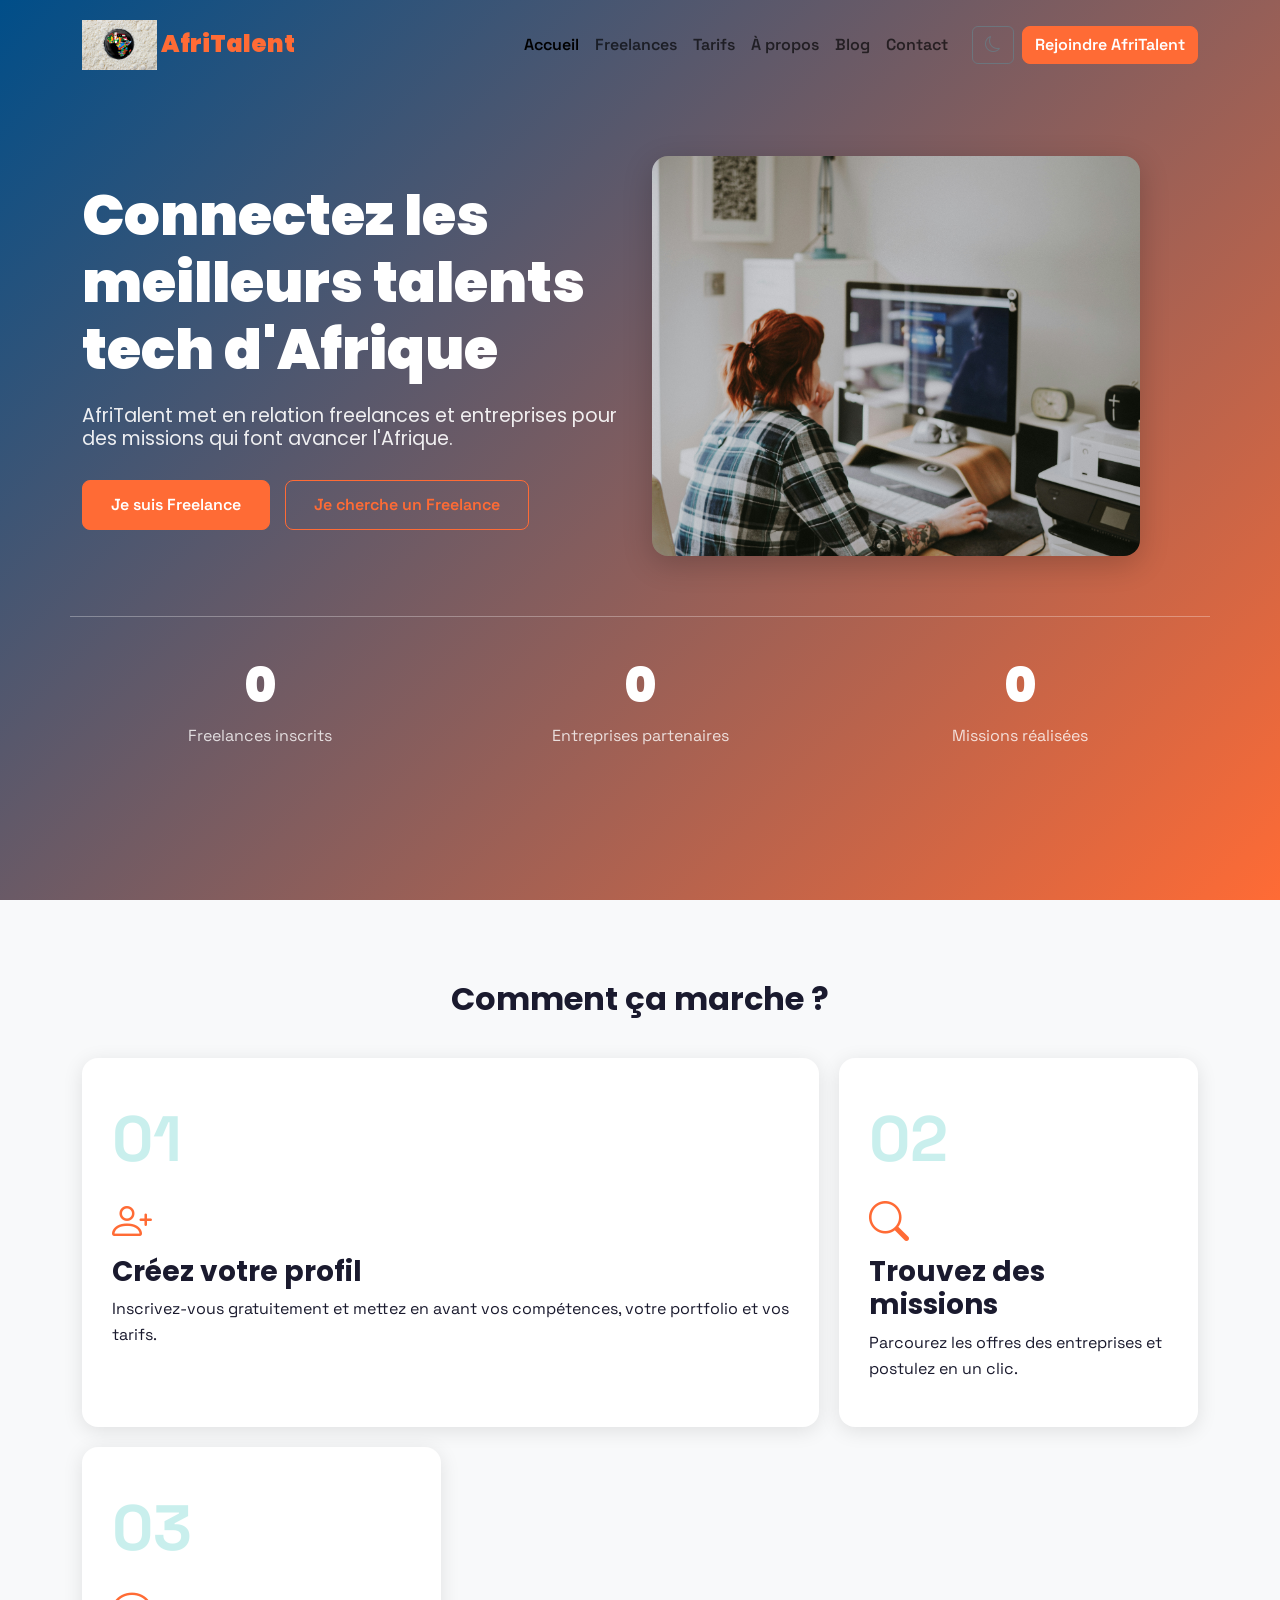
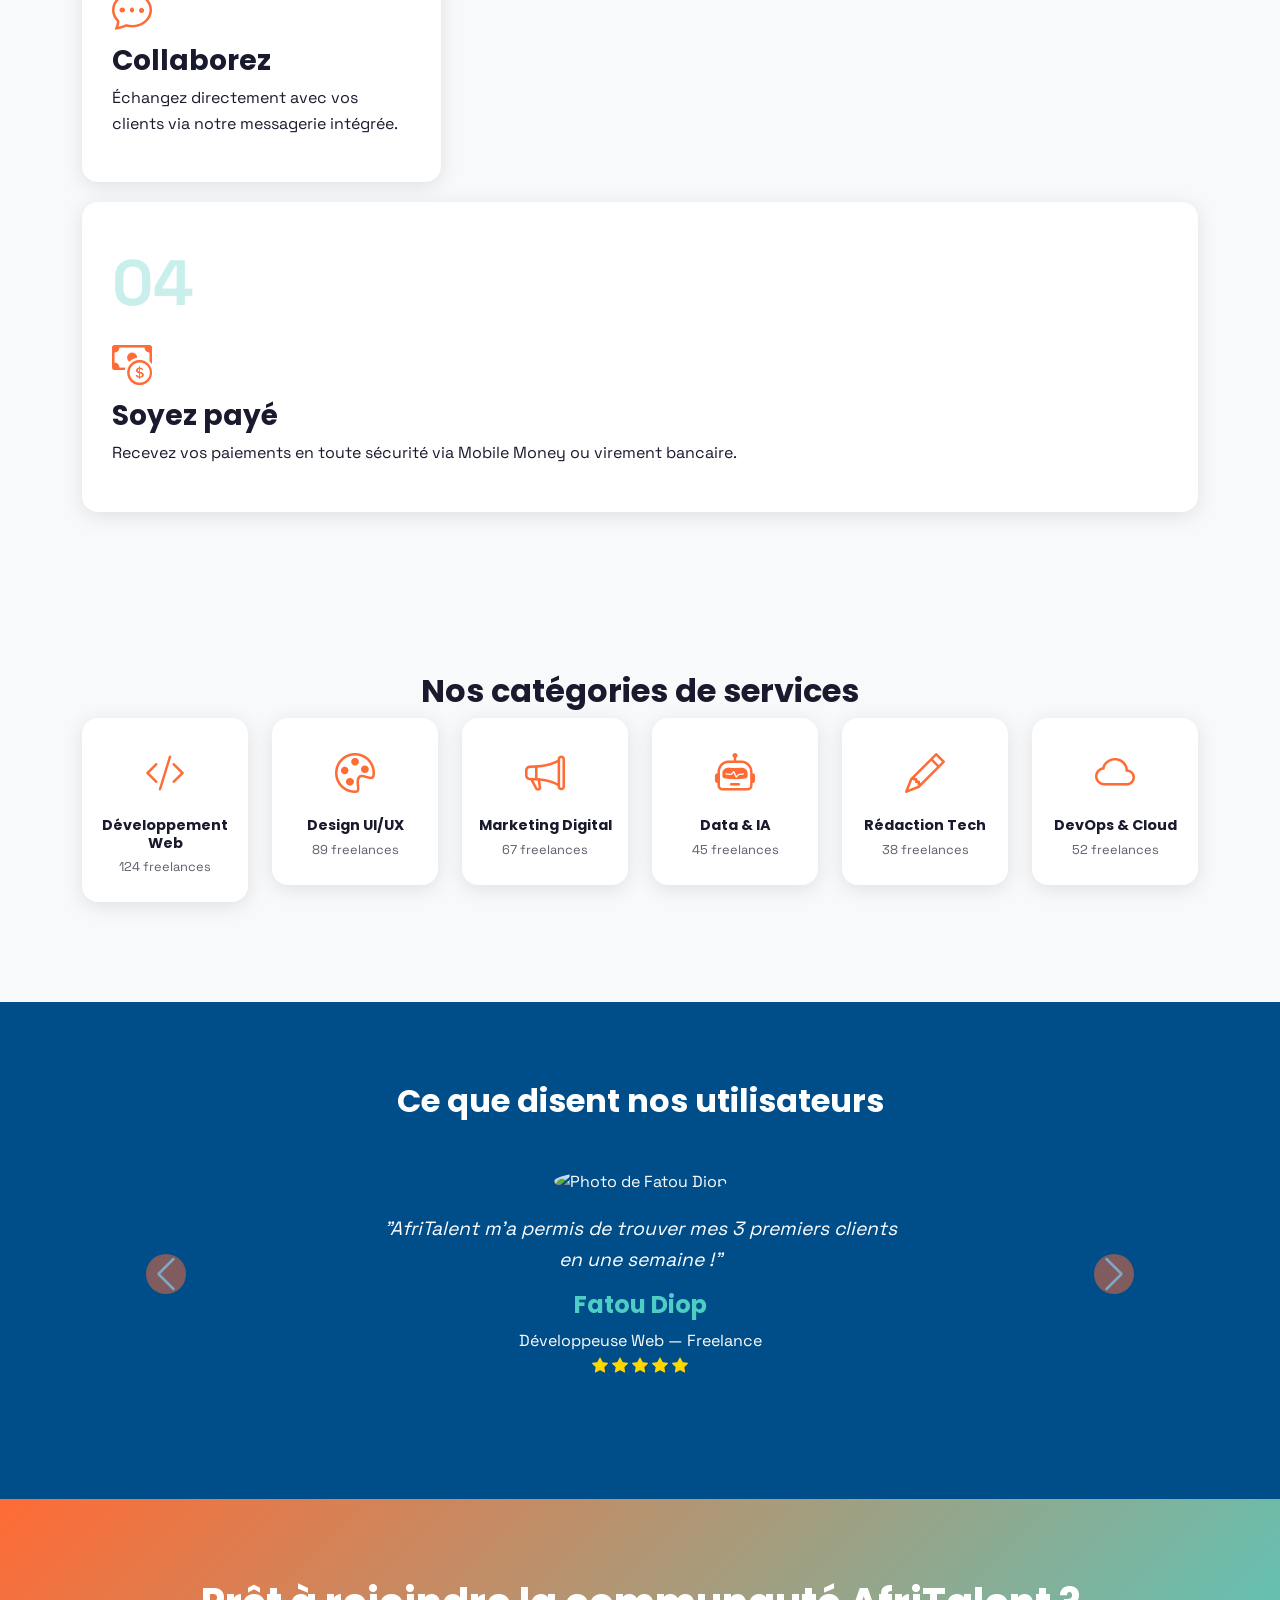
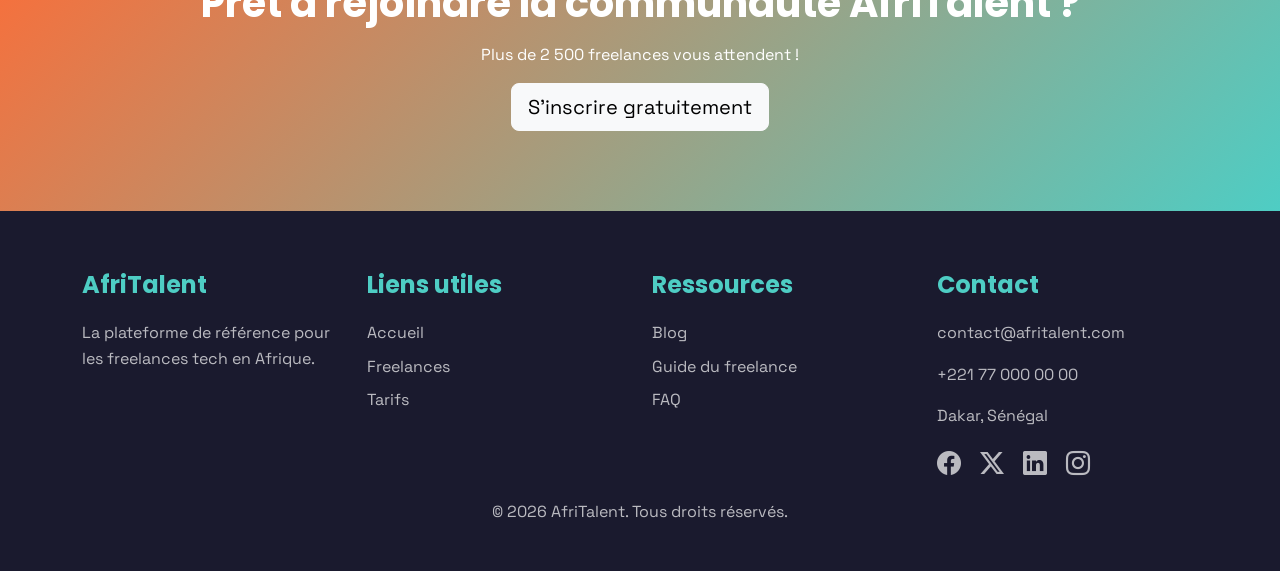
==== index.html @ 289a54d0 "Init : création du dépôt, arborescence des fichiers et structure HTML de base" ====
<!DOCTYPE html>
<html lang="fr">
<head>
  <meta charset="UTF-8">
  <meta name="viewport" content="width=device-width, initial-scale=1.0">
  <title>AfriTalent — Accueil</title>

  <link href="https://cdn.jsdelivr.net/npm/bootstrap@5.3.3/dist/css/bootstrap.min.css" rel="stylesheet">

  <link href="https://cdn.jsdelivr.net/npm/bootstrap-icons@1.11.3/font/bootstrap-icons.css" rel="stylesheet">
  
  <link rel="stylesheet" href="css/style.css">
</head>
<body>

  <header>
    <nav class="navbar navbar-expand-lg fixed-top" id="navbar">
      <div class="container">
        
        <a class="navbar-brand" href="index.html">
          <img src="images/logo.jpg" alt="Logo AfriTalent" height="50">
          AfriTalent
        </a>

        <button class="navbar-toggler" type="button" 
                data-bs-toggle="collapse" 
                data-bs-target="#navbarMenu"
                aria-controls="navbarMenu" 
                aria-expanded="false" 
                aria-label="Ouvrir le menu">
          <span class="navbar-toggler-icon"></span>
        </button>

        <div class="collapse navbar-collapse" id="navbarMenu">
          <ul class="navbar-nav ms-auto">
            <li class="nav-item">
              <a class="nav-link active" href="index.html">Accueil</a>
            </li>
            <li class="nav-item">
              <a class="nav-link" href="freelances.html">Freelances</a>
            </li>
            <li class="nav-item">
              <a class="nav-link" href="tarifs.html">Tarifs</a>
            </li>
            <li class="nav-item">
              <a class="nav-link" href="about.html">À propos</a>
            </li>
            <li class="nav-item">
              <a class="nav-link" href="#">Blog</a>
            </li>
            <li class="nav-item">
              <a class="nav-link" href="contact.html">Contact</a>
            </li>
          </ul>

          <button id="darkModeToggle" class="btn btn-outline-secondary ms-3">
            <i class="bi bi-moon"></i>
          </button>

          <a href="freelances.html" class="btn btn-primary ms-2">
            Rejoindre AfriTalent
          </a>
        </div>

      </div>
    </nav>
  </header>

  <main>

    <section id="hero">
      <div class="container">
        <div class="row align-items-center">

          <div class="col-lg-6">
            <h1>Connectez les meilleurs talents tech d'Afrique</h1>
            <h2>AfriTalent met en relation freelances et entreprises pour des missions qui font avancer l'Afrique.</h2>
            <div class="hero-buttons">
              <a href="freelances.html" class="btn btn-primary btn-lg">
                Je suis Freelance
              </a>
              <a href="freelances.html" class="btn btn-outline-primary btn-lg">
                Je cherche un Freelance
              </a>
            </div>
          </div>

          <div class="col-lg-6">
            <img src="images/logo1.jpg" alt="logo1" class="img-fluid">
          </div>

        </div>

        <div class="row stats-row">
          <div class="col-md-4 text-center">
            <h3 class="counter" data-target="2500">0</h3>
            <p>Freelances inscrits</p>
          </div>
          <div class="col-md-4 text-center">
            <h3 class="counter" data-target="800">0</h3>
            <p>Entreprises partenaires</p>
          </div>
          <div class="col-md-4 text-center">
            <h3 class="counter" data-target="12000">0</h3>
            <p>Missions réalisées</p>
          </div>
        </div>

      </div>
    </section>

    <section id="comment-ca-marche">
      <div class="container">
        <h2 class="text-center">Comment ça marche ?</h2>

        <div class="bento-grid">

          <div class="bento-card bento-large">
            <span class="step-number">01</span>
            <i class="bi bi-person-plus"></i>
            <h3>Créez votre profil</h3>
            <p>Inscrivez-vous gratuitement et mettez en avant vos compétences, votre portfolio et vos tarifs.</p>
          </div>

          <div class="bento-card">
            <span class="step-number">02</span>
            <i class="bi bi-search"></i>
            <h3>Trouvez des missions</h3>
            <p>Parcourez les offres des entreprises et postulez en un clic.</p>
          </div>

          <div class="bento-card">
            <span class="step-number">03</span>
            <i class="bi bi-chat-dots"></i>
            <h3>Collaborez</h3>
            <p>Échangez directement avec vos clients via notre messagerie intégrée.</p>
          </div>

          <div class="bento-card bento-wide">
            <span class="step-number">04</span>
            <i class="bi bi-cash-coin"></i>
            <h3>Soyez payé</h3>
            <p>Recevez vos paiements en toute sécurité via Mobile Money ou virement bancaire.</p>
          </div>

        </div>
      </div>
    </section>

    <section id="categories">
      <div class="container">
        <h2 class="text-center">Nos catégories de services</h2>
        <div class="row">

          <div class="col-md-4 col-lg-2">
            <div class="category-card">
              <i class="bi bi-code-slash"></i>
              <h3>Développement Web</h3>
              <p>124 freelances</p>
            </div>
          </div>

          <div class="col-md-4 col-lg-2">
            <div class="category-card">
              <i class="bi bi-palette"></i>
              <h3>Design UI/UX</h3>
              <p>89 freelances</p>
            </div>
          </div>

          <div class="col-md-4 col-lg-2">
            <div class="category-card">
              <i class="bi bi-megaphone"></i>
              <h3>Marketing Digital</h3>
              <p>67 freelances</p>
            </div>
          </div>

          <div class="col-md-4 col-lg-2">
            <div class="category-card">
              <i class="bi bi-robot"></i>
              <h3>Data & IA</h3>
              <p>45 freelances</p>
            </div>
          </div>

          <div class="col-md-4 col-lg-2">
            <div class="category-card">
              <i class="bi bi-pencil"></i>
              <h3>Rédaction Tech</h3>
              <p>38 freelances</p>
            </div>
          </div>

          <div class="col-md-4 col-lg-2">
            <div class="category-card">
              <i class="bi bi-cloud"></i>
              <h3>DevOps & Cloud</h3>
              <p>52 freelances</p>
            </div>
          </div>

        </div>
      </div>
    </section>

    <section id="temoignages">
      <div class="container">
        <h2 class="text-center">Ce que disent nos utilisateurs</h2>

        <div id="carouselTemoignages" class="carousel slide">
          <div class="carousel-inner">

            <div class="carousel-item active">
              <div class="temoignage-card text-center">
                <img src="https://ui-avatars.com/api/?name=Fatou+Diop&background=random" 
                     alt="Photo de Fatou Diop" class="rounded-circle">
                <p>"AfriTalent m'a permis de trouver mes 3 premiers clients en une semaine !"</p>
                <h4>Fatou Diop</h4>
                <span>Développeuse Web — Freelance</span>
                <div class="stars">
                  <i class="bi bi-star-fill"></i>
                  <i class="bi bi-star-fill"></i>
                  <i class="bi bi-star-fill"></i>
                  <i class="bi bi-star-fill"></i>
                  <i class="bi bi-star-fill"></i>
                </div>
              </div>
            </div>

            <div class="carousel-item">
              <div class="temoignage-card text-center">
                <img src="https://ui-avatars.com/api/?name=Moussa+Kone&background=random" 
                     alt="Photo de Moussa Koné" class="rounded-circle">
                <p>"Nous avons recruté 5 développeurs via AfriTalent. Qualité et rapidité au rendez-vous."</p>
                <h4>Moussa Koné</h4>
                <span>CEO — TechCorp Abidjan</span>
                <div class="stars">
                  <i class="bi bi-star-fill"></i>
                  <i class="bi bi-star-fill"></i>
                  <i class="bi bi-star-fill"></i>
                  <i class="bi bi-star-fill"></i>
                  <i class="bi bi-star-half"></i>
                </div>
              </div>
            </div>

            <div class="carousel-item">
              <div class="temoignage-card text-center">
                <img src="https://ui-avatars.com/api/?name=Aissa+Traore&background=random" 
                     alt="Photo de Aïssa Traoré" class="rounded-circle">
                <p>"La meilleure plateforme pour les freelances africains. Simple, fiable et efficace !"</p>
                <h4>Aïssa Traoré</h4>
                <span>Designer UI/UX — Freelance</span>
                <div class="stars">
                  <i class="bi bi-star-fill"></i>
                  <i class="bi bi-star-fill"></i>
                  <i class="bi bi-star-fill"></i>
                  <i class="bi bi-star-fill"></i>
                  <i class="bi bi-star-fill"></i>
                </div>
              </div>
            </div>

          </div>

          <button class="carousel-control-prev" type="button" 
                  data-bs-target="#carouselTemoignages" data-bs-slide="prev">
            <span class="carousel-control-prev-icon" aria-hidden="true"></span>
            <span class="visually-hidden">Précédent</span>
          </button>
          <button class="carousel-control-next" type="button" 
                  data-bs-target="#carouselTemoignages" data-bs-slide="next">
            <span class="carousel-control-next-icon" aria-hidden="true"></span>
            <span class="visually-hidden">Suivant</span>
          </button>
        </div>

      </div>
    </section>

    <section id="cta">
      <div class="container text-center">
        <h2>Prêt à rejoindre la communauté AfriTalent ?</h2>
        <p>Plus de 2 500 freelances vous attendent !</p>
        <a href="contact.html" class="btn btn-light btn-lg">S'inscrire gratuitement</a>
      </div>
    </section>

  </main>

  <footer>
    <div class="container">
      <div class="row">

        <div class="col-md-3">
          <h4>AfriTalent</h4>
          <p>La plateforme de référence pour les freelances tech en Afrique.</p>
        </div>

        <div class="col-md-3">
          <h4>Liens utiles</h4>
          <ul>
            <li><a href="index.html">Accueil</a></li>
            <li><a href="freelances.html">Freelances</a></li>
            <li><a href="tarifs.html">Tarifs</a></li>
          </ul>
        </div>

        <div class="col-md-3">
          <h4>Ressources</h4>
          <ul>
            <li><a href="#">Blog</a></li>
            <li><a href="#">Guide du freelance</a></li>
            <li><a href="#">FAQ</a></li>
          </ul>
        </div>

        <div class="col-md-3">
          <h4>Contact</h4>
          <p>contact@afritalent.com</p>
          <p>+221 77 000 00 00</p>
          <p>Dakar, Sénégal</p>
          <div class="social-icons">
            <a href="#" aria-label="Facebook"><i class="bi bi-facebook"></i></a>
            <a href="#" aria-label="Twitter"><i class="bi bi-twitter-x"></i></a>
            <a href="#" aria-label="LinkedIn"><i class="bi bi-linkedin"></i></a>
            <a href="#" aria-label="Instagram"><i class="bi bi-instagram"></i></a>
          </div>
        </div>

      </div>

      <div class="text-center mt-3">
        <p>&copy; <span id="annee"></span> AfriTalent. Tous droits réservés.</p>
      </div>

    </div>
  </footer>

  <button id="backToTop" aria-label="Retour en haut">
    <i class="bi bi-arrow-up"></i>
  </button>

  <script src="https://cdn.jsdelivr.net/npm/bootstrap@5.3.3/dist/js/bootstrap.bundle.min.js"></script>
  
  <script src="js/main.js"></script>

</body>
</html>
---- css/style.css ----
@import url('https://fonts.googleapis.com/css2?family=Poppins:wght@300;400;600;700;900&family=Space+Grotesk:wght@400;600;700&display=swap');

:root {

  --couleur-primaire: #FF6B35;
  --couleur-secondaire: #004E89;
  --couleur-accent: #4ECDC4;
  --couleur-texte: #1A1A2E;
  --couleur-fond: #F8F9FA;


  --couleur-fond-dark: #0F0F1A;
  --couleur-carte-dark: #1A1A2E;
  --couleur-texte-dark: #F8F9FA;


  --police-titre: 'Poppins', sans-serif;
  --police-corps: 'Space Grotesk', sans-serif;


  --espacement-section: 80px;
  --espacement-small: 20px;


  --border-radius: 16px;
  --border-radius-small: 8px;


  --ombre: 0 4px 20px rgba(0, 0, 0, 0.1);
  --ombre-hover: 0 8px 30px rgba(0, 0, 0, 0.2);
}


* {
  margin: 0;
  padding: 0;
  box-sizing: border-box;
}

body {
  font-family: var(--police-corps);
  color: var(--couleur-texte);
  background-color: var(--couleur-fond);
  line-height: 1.6;
}

h1, h2, h3, h4 {
  font-family: var(--police-titre);
  font-weight: 700;
}

a {
  text-decoration: none;
  color: inherit;
}

img {
  max-width: 100%;
}


body.dark-mode {
  background-color: var(--couleur-fond-dark);
  color: var(--couleur-texte-dark);
}

body.dark-mode .navbar {
  background-color: var(--couleur-carte-dark) !important;
}

body.dark-mode .card,
body.dark-mode .plan-card,
body.dark-mode .bento-card,
body.dark-mode .formulaire-card,
body.dark-mode .infos-contact {
  background-color: var(--couleur-carte-dark);
  color: var(--couleur-texte-dark);
}

body.dark-mode footer {
  background-color: #070710;
}


#navbar {
  background-color: transparent;
  transition: all 0.3s ease;
  padding: 15px 0;
}

#navbar.scrolled {
  background-color: white;
  box-shadow: var(--ombre);
  padding: 8px 0;
}

body.dark-mode #navbar.scrolled {
  background-color: var(--couleur-carte-dark);
}

.navbar-brand {
  font-family: var(--police-titre);
  font-size: 1.5rem;
  font-weight: 900;
  color: var(--couleur-primaire) !important;
}

.nav-link {
  font-weight: 600;
  transition: color 0.3s;
}

.nav-link:hover {
  color: var(--couleur-primaire) !important;
}


.btn-primary {
  background-color: var(--couleur-primaire);
  border-color: var(--couleur-primaire);
  border-radius: var(--border-radius-small);
  font-weight: 600;
  transition: all 0.3s ease;
}

.btn-primary:hover {
  background-color: var(--couleur-secondaire);
  border-color: var(--couleur-secondaire);
  transform: translateY(-2px);
  box-shadow: var(--ombre-hover);
}

.btn-outline-primary {
  border-color: var(--couleur-primaire);
  color: var(--couleur-primaire);
  border-radius: var(--border-radius-small);
  font-weight: 600;
  transition: all 0.3s ease;
}

.btn-outline-primary:hover {
  background-color: var(--couleur-primaire);
  transform: translateY(-2px);
}


section {
  padding: var(--espacement-section) 0;
}

#page-title {
  padding-top: 120px;
  padding-bottom: 40px;
  background: linear-gradient(135deg, var(--couleur-secondaire), var(--couleur-primaire));
  color: white;
}

#page-title h1 {
  font-size: 3rem;
}


#hero {
  min-height: 100vh;
  display: flex;
  align-items: center;
  background: linear-gradient(135deg, var(--couleur-secondaire) 0%, var(--couleur-primaire) 100%);
  color: white;
  padding-top: 100px;
}

#hero h1 {
  font-size: 3.5rem;
  font-weight: 900;
  line-height: 1.2;
  margin-bottom: 20px;
}

#hero h2 {
  font-size: 1.2rem;
  font-weight: 400;
  margin-bottom: 30px;
  opacity: 0.9;
}

.hero-buttons {
  display: flex;
  gap: 15px;
  flex-wrap: wrap;
}

.hero-buttons .btn {
  padding: 12px 28px;
  font-size: 1rem;
}
#hero img {
  border-radius: var(--border-radius);
  box-shadow: var(--ombre-hover);
  object-fit: cover;
  max-height: 400px;
}


.stats-row {
  margin-top: 60px;
  padding-top: 40px;
  border-top: 1px solid rgba(255,255,255,0.3);
}

.stats-row h3 {
  font-size: 3rem;
  font-weight: 900;
  color: white;
}

.stats-row p {
  color: rgba(255,255,255,0.8);
  font-size: 1rem;
}


.bento-grid {
  display: grid;
  grid-template-columns: repeat(3, 1fr);
  grid-template-rows: auto;
  gap: 20px;
  margin-top: 40px;
}

.bento-card {
  background-color: white;
  border-radius: var(--border-radius);
  padding: 30px;
  box-shadow: var(--ombre);
  transition: transform 0.3s ease, box-shadow 0.3s ease;
}

.bento-card:hover {
  transform: translateY(-5px);
  box-shadow: var(--ombre-hover);
}


.bento-large {
  grid-column: span 2;
}


.bento-wide {
  grid-column: span 3;
}

.bento-card i {
  font-size: 2.5rem;
  color: var(--couleur-primaire);
  margin-bottom: 15px;
}

.step-number {
  font-size: 4rem;
  font-weight: 900;
  color: var(--couleur-accent);
  opacity: 0.3;
  display: block;
}


.category-card {
  background-color: white;
  border-radius: var(--border-radius);
  padding: 25px 15px;
  text-align: center;
  box-shadow: var(--ombre);
  margin-bottom: 20px;
  transition: all 0.3s ease;
  cursor: pointer;
}

.category-card:hover {
  transform: translateY(-8px);
  box-shadow: var(--ombre-hover);
  background-color: var(--couleur-primaire);
  color: white;
}

.category-card i {
  font-size: 2.5rem;
  color: var(--couleur-primaire);
  margin-bottom: 10px;
  display: block;
  transition: color 0.3s;
}

.category-card:hover i {
  color: white;
}

.category-card h3 {
  font-size: 0.9rem;
  margin-bottom: 5px;
}

.category-card p {
  font-size: 0.8rem;
  opacity: 0.7;
  margin: 0;
}


#temoignages {
  background-color: var(--couleur-secondaire);
  color: white;
}

#temoignages h2 {
  color: white;
}

.temoignage-card {
  padding: 40px;
  max-width: 600px;
  margin: 0 auto;
}

.temoignage-card img {
  width: 80px;
  height: 80px;
  margin-bottom: 20px;
}

.temoignage-card p {
  font-size: 1.2rem;
  font-style: italic;
  margin-bottom: 15px;
}

.temoignage-card h4 {
  color: var(--couleur-accent);
}

.stars i {
  color: #FFD700;
}


#cta {
  background: linear-gradient(135deg, var(--couleur-primaire), var(--couleur-accent));
  color: white;
}

#cta h2 {
  font-size: 2.5rem;
  margin-bottom: 15px;
}


.btn-filter {
  margin: 5px;
  border-radius: 50px;
  padding: 8px 20px;
  font-weight: 600;
  border: 2px solid var(--couleur-primaire);
  color: var(--couleur-primaire);
  transition: all 0.3s;
}

.btn-filter:hover,
.btn-filter.active {
  background-color: var(--couleur-primaire);
  color: white;
}

.freelance-card {
  margin-bottom: 30px;
  transition: all 0.3s ease;
}

.freelance-card .card {
  border: none;
  border-radius: var(--border-radius);
  box-shadow: var(--ombre);
  transition: all 0.3s ease;
  overflow: hidden;
}

.freelance-card .card:hover {
  transform: translateY(-8px);
  box-shadow: var(--ombre-hover);
}

.freelance-card .card-img-top {
  width: 80px;
  height: 80px;
  border-radius: 50%;
  margin: 20px auto 0;
  display: block;
}

.tarif {
  color: var(--couleur-primaire);
  font-weight: 700;
}


.plan-card {
  background-color: white;
  border-radius: var(--border-radius);
  padding: 40px 30px;
  text-align: center;
  box-shadow: var(--ombre);
  margin-bottom: 30px;
  position: relative;
  transition: all 0.3s ease;
}

.plan-card:hover {
  transform: translateY(-5px);
  box-shadow: var(--ombre-hover);
}


.plan-populaire {
  border: 3px solid var(--couleur-primaire);
  transform: scale(1.05);
}

.plan-populaire:hover {
  transform: scale(1.05) translateY(-5px);
}

.badge-populaire {
  position: absolute;
  top: -15px;
  left: 50%;
  transform: translateX(-50%);
  background-color: var(--couleur-primaire);
  color: white;
  padding: 5px 20px;
  border-radius: 50px;
  font-weight: 700;
  font-size: 0.85rem;
}

.prix {
  font-size: 2rem;
  font-weight: 900;
  color: var(--couleur-primaire);
  margin: 20px 0;
}

.prix span {
  font-size: 1rem;
  color: gray;
  font-weight: 400;
}

.features {
  list-style: none;
  padding: 0;
  margin-bottom: 30px;
  text-align: left;
}

.features li {
  padding: 8px 0;
  border-bottom: 1px solid #eee;
}

.features li i {
  margin-right: 10px;
}


.equipe-card {
  border: none;
  border-radius: var(--border-radius);
  box-shadow: var(--ombre);
  margin-bottom: 30px;
  transition: all 0.3s ease;
}

.equipe-card:hover {
  transform: translateY(-8px);
  box-shadow: var(--ombre-hover);
}

.equipe-card .card-img-top {
  width: 100px;
  height: 100px;
}

.poste {
  color: var(--couleur-primaire);
  font-weight: 600;
}

.valeur-card {
  padding: 30px 20px;
  text-align: center;
  margin-bottom: 20px;
}

.valeur-card i {
  font-size: 3rem;
  color: var(--couleur-primaire);
  margin-bottom: 15px;
  display: block;
}


.formulaire-card {
  background-color: white;
  border-radius: var(--border-radius);
  padding: 40px;
  box-shadow: var(--ombre);
}

.infos-contact {
  background-color: var(--couleur-secondaire);
  border-radius: var(--border-radius);
  padding: 40px;
  color: white;
}

.infos-contact h2 {
  color: white;
  margin-bottom: 30px;
}

.info-item {
  display: flex;
  align-items: flex-start;
  gap: 15px;
  margin-bottom: 25px;
}

.info-item i {
  font-size: 1.5rem;
  color: var(--couleur-accent);
  margin-top: 3px;
}

.info-item h4 {
  font-size: 1rem;
  margin-bottom: 3px;
  color: var(--couleur-accent);
}

.info-item p {
  margin: 0;
  opacity: 0.9;
}


.error-message {
  color: red;
  font-size: 0.85rem;
  margin-top: 5px;
  min-height: 20px;
}

.form-control.is-invalid {
  border-color: red;
}

.form-control.is-valid {
  border-color: green;
}

.success-alert {
  background-color: #d4edda;
  color: #155724;
  border-radius: var(--border-radius-small);
  padding: 15px;
  margin-top: 20px;
  text-align: center;
  font-weight: 600;
}

.map-container {
  border-radius: var(--border-radius);
  overflow: hidden;
  box-shadow: var(--ombre);
}


footer {
  background-color: var(--couleur-texte);
  color: white;
  padding: 60px 0 30px;
}

footer h4 {
  color: var(--couleur-accent);
  margin-bottom: 20px;
}

footer ul {
  list-style: none;
  padding: 0;
}

footer ul li {
  margin-bottom: 8px;
}

footer ul li a {
  color: rgba(255,255,255,0.7);
  transition: color 0.3s;
}

footer ul li a:hover {
  color: var(--couleur-primaire);
}

footer p {
  color: rgba(255,255,255,0.7);
}

.social-icons a {
  font-size: 1.5rem;
  margin-right: 15px;
  color: rgba(255,255,255,0.7);
  transition: color 0.3s;
}

.social-icons a:hover {
  color: var(--couleur-primaire);
}


#backToTop {
  position: fixed;
  bottom: 30px;
  right: 30px;
  background-color: var(--couleur-primaire);
  color: white;
  border: none;
  border-radius: 50%;
  width: 50px;
  height: 50px;
  font-size: 1.3rem;
  cursor: pointer;
  display: none;
  box-shadow: var(--ombre);
  transition: all 0.3s ease;
  z-index: 999;
}

#backToTop:hover {
  background-color: var(--couleur-secondaire);
  transform: translateY(-3px);
}


.fade-in {
  opacity: 0;
  transform: translateY(30px);
  transition: opacity 0.6s ease, transform 0.6s ease;
}

.fade-in.visible {
  opacity: 1;
  transform: translateY(0);
}



@media (max-width: 768px) {
  #hero h1 {
    font-size: 2.5rem;
  }

  .bento-grid {
    grid-template-columns: 1fr;
  }

  .bento-large,
  .bento-wide {
    grid-column: span 1;
  }

  .plan-populaire {
    transform: scale(1);
  }
}

@media (max-width: 375px) {
  #hero h1 {
    font-size: 2rem;
  }

  #page-title h1 {
    font-size: 2rem;
  }

  .hero-buttons {
    flex-direction: column;
  }

  .formulaire-card {
    padding: 20px;
  }
}

.carousel-control-prev-icon,
.carousel-control-next-icon {
  background-color: var(--couleur-primaire);
  border-radius: 50%;
  padding: 20px;
}

.carousel-item {
  transition: transform 0.6s ease-in-out;
}
/* ========================================
   20. RESPONSIVE DESIGN
   ======================================== */

/* TABLETTE (768px à 1199px) */
@media (max-width: 1199px) {
  #hero h1 {
    font-size: 3rem;
  }

  .bento-grid {
    grid-template-columns: repeat(2, 1fr);
  }

  .bento-wide {
    grid-column: span 2;
  }

  .bento-large {
    grid-column: span 2;
  }
}

/* TABLETTE (max 768px) */
@media (max-width: 768px) {
  #hero {
    text-align: center;
    padding-top: 120px;
  }

  #hero h1 {
    font-size: 2.5rem;
  }

  #hero .row {
    flex-direction: column-reverse;
  }

  .hero-buttons {
    justify-content: center;
  }

  .stats-row {
    text-align: center;
  }

  .stats-row > div {
    margin-bottom: 20px;
  }

  .bento-grid {
    grid-template-columns: 1fr;
  }

  .bento-large,
  .bento-wide {
    grid-column: span 1;
  }

  .plan-populaire {
    transform: scale(1);
    order: -1; /* Le plan Pro apparaît en premier sur mobile */
  }

  #page-title h1 {
    font-size: 2.2rem;
  }

  .temoignage-card {
    padding: 20px;
  }
}

/* MOBILE (max 575px) */
@media (max-width: 575px) {
  #hero h1 {
    font-size: 2rem;
  }

  #hero h2 {
    font-size: 1rem;
  }

  .hero-buttons {
    flex-direction: column;
    width: 100%;
  }

  .hero-buttons .btn {
    width: 100%;
  }

  .stats-row h3 {
    font-size: 2rem;
  }

  #page-title {
    padding-top: 100px;
  }

  #page-title h1 {
    font-size: 1.8rem;
  }

  .formulaire-card,
  .infos-contact {
    padding: 20px;
  }

  .navbar-brand {
    font-size: 1.2rem;
  }

  section {
    padding: 50px 0;
  }
}
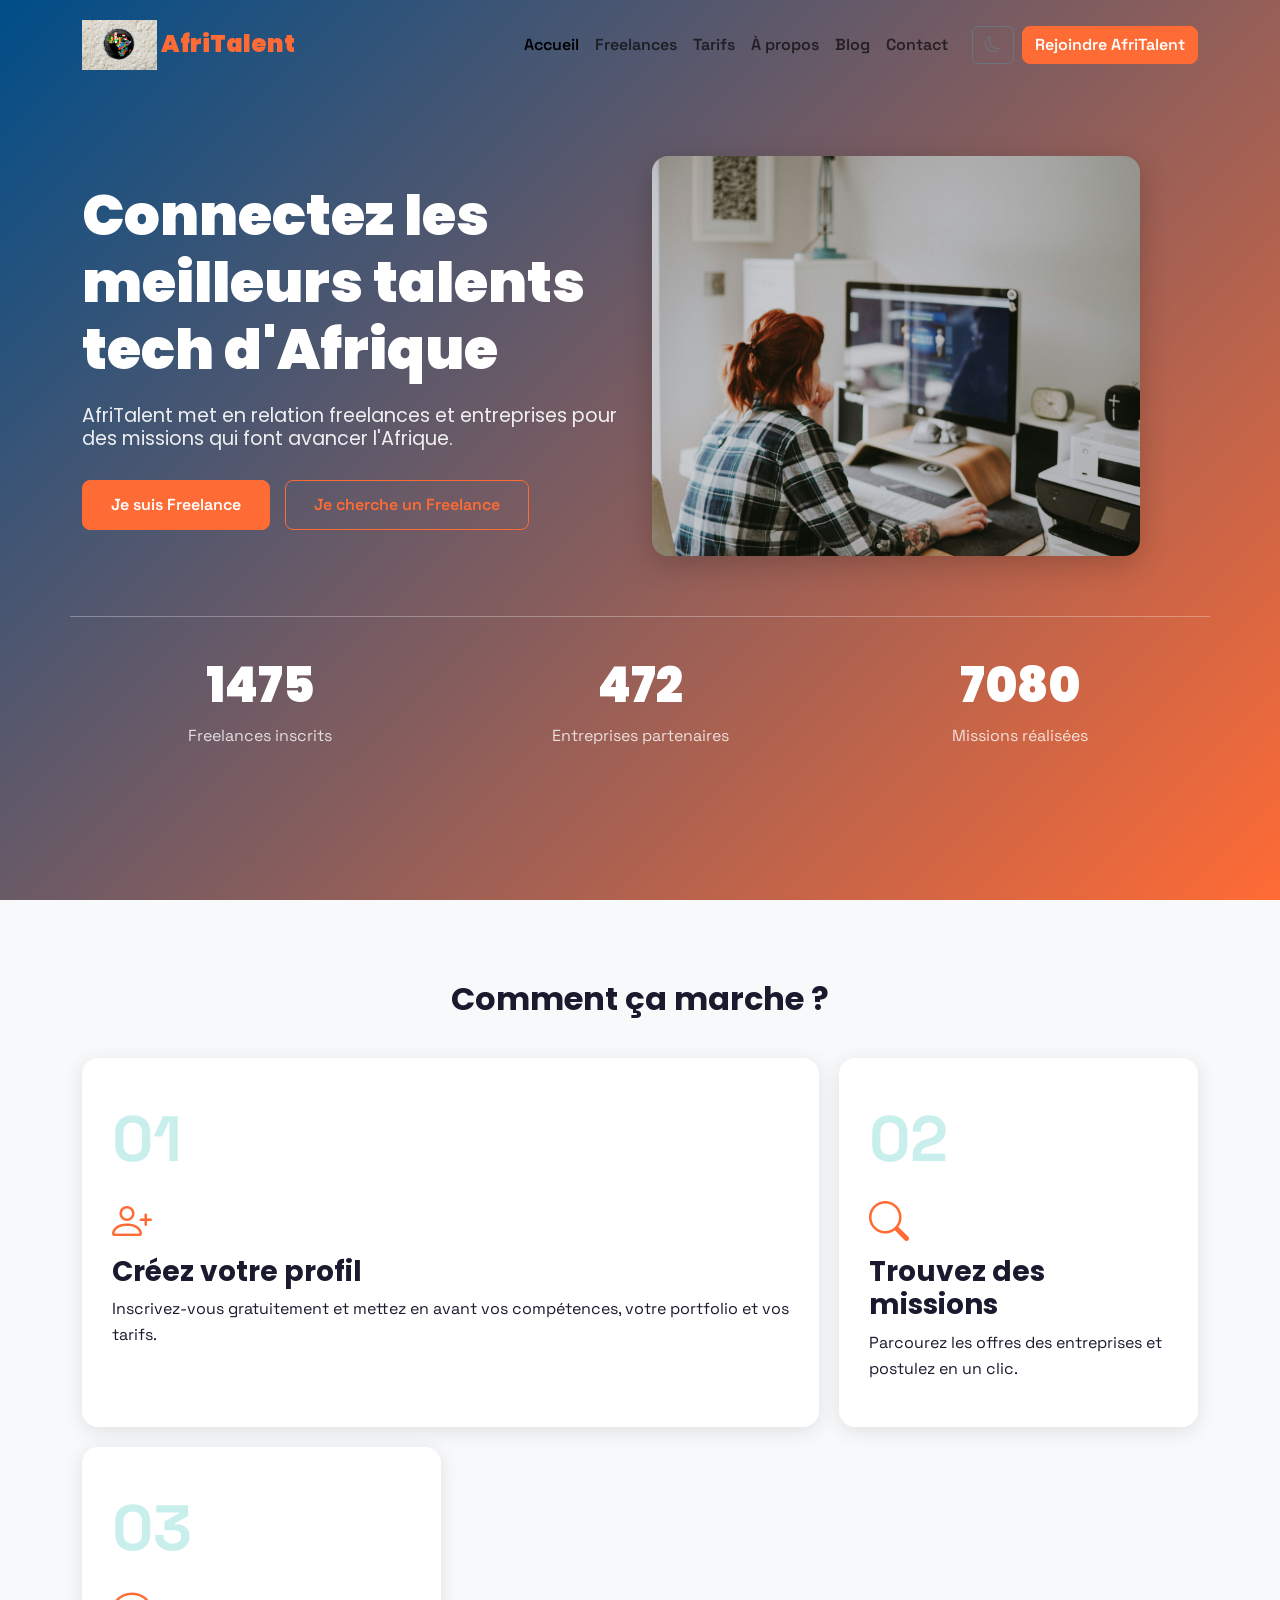
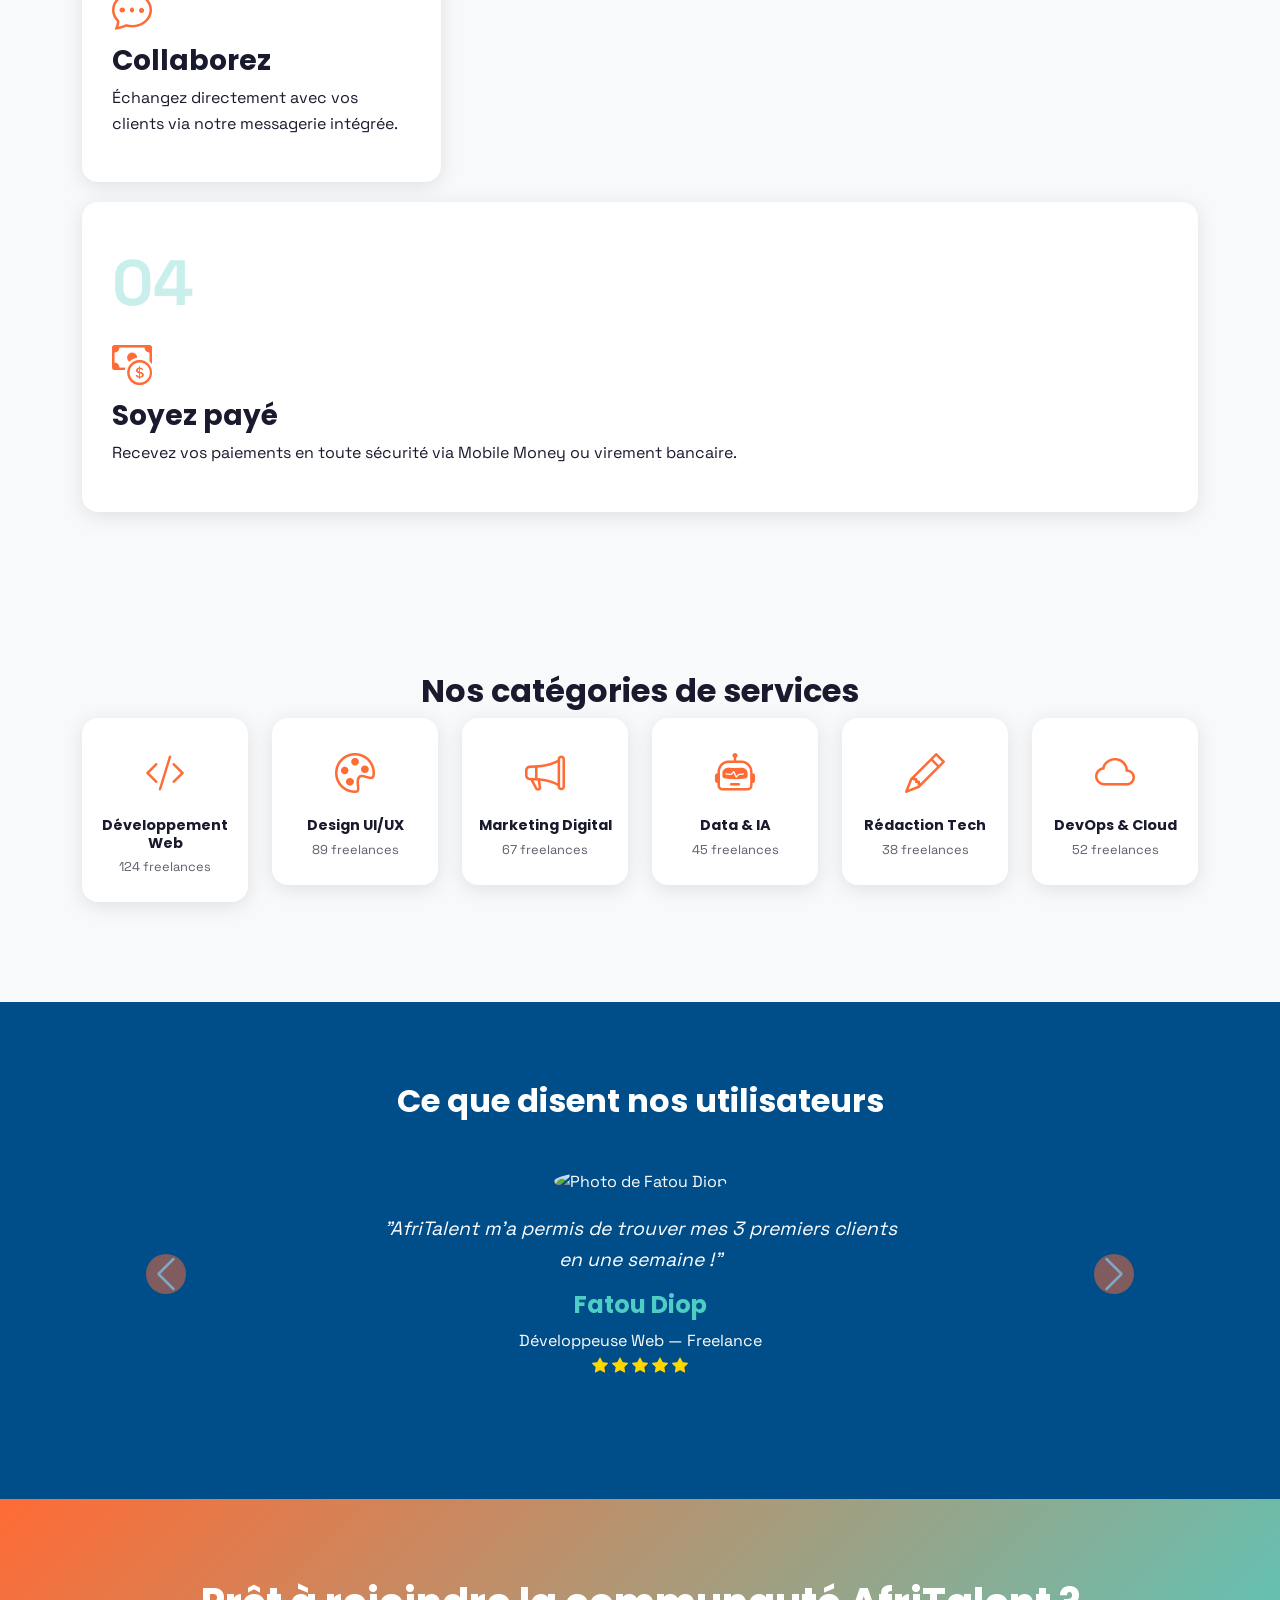
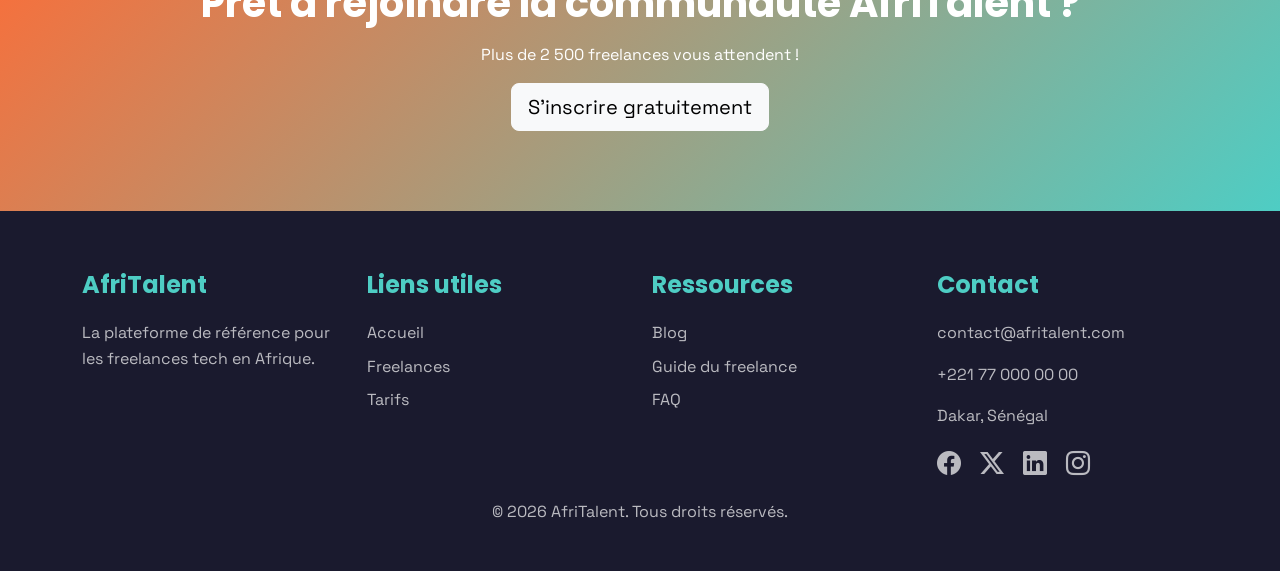
==== commit e427c17f: "JS : compteurs animés au scroll et animations fade-in des sections" ====
--- a/index.html
+++ b/index.html
@@ -109,7 +109,7 @@
       </div>
     </section>
 
-    <section id="comment-ca-marche">
+    <section id="comment-ca-marche"class="fade-in">
       <div class="container">
         <h2 class="text-center">Comment ça marche ?</h2>
 
@@ -147,7 +147,7 @@
       </div>
     </section>
 
-    <section id="categories">
+    <section id="categories"class="fade-in">
       <div class="container">
         <h2 class="text-center">Nos catégories de services</h2>
         <div class="row">
@@ -204,7 +204,7 @@
       </div>
     </section>
 
-    <section id="temoignages">
+    <section id="temoignages" class="fade-in">
       <div class="container">
         <h2 class="text-center">Ce que disent nos utilisateurs</h2>
 
@@ -280,7 +280,7 @@
     </section>
 
     <section id="cta">
-      <div class="container text-center">
+      <div class="container text-center"class="fade-in">
         <h2>Prêt à rejoindre la communauté AfriTalent ?</h2>
         <p>Plus de 2 500 freelances vous attendent !</p>
         <a href="contact.html" class="btn btn-light btn-lg">S'inscrire gratuitement</a>
